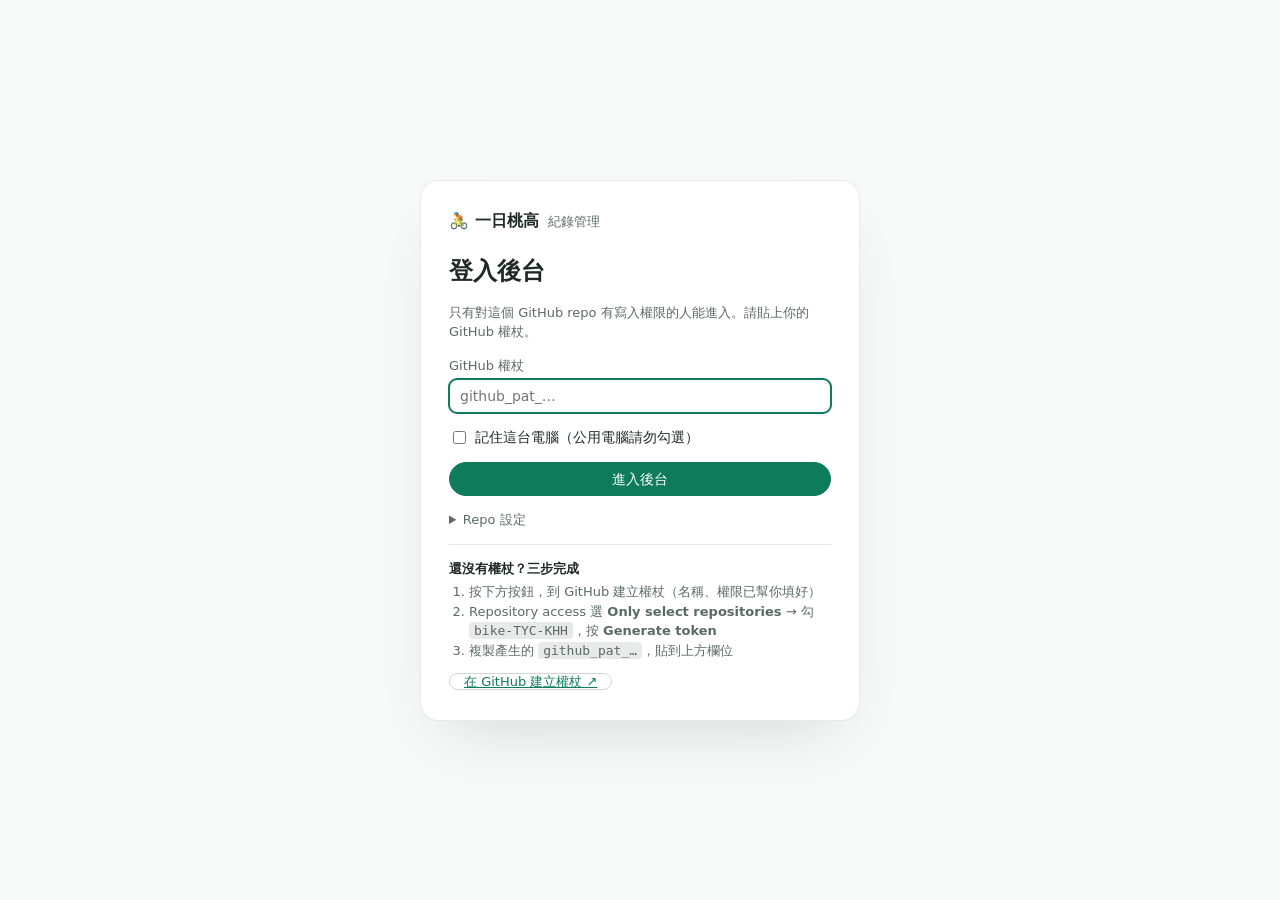
==== admin/index.html @ 377caaf4 "一日桃高：騎行紀錄網站 桃園 → 高雄一日騎行的紀錄、節奏比較、路線地圖與後台。 （重新建立的乾淨歷史；出發點座標與 200 m 內軌跡不公開）  Co-Authored-By: Claude Opu" ====
<!doctype html>
<html lang="zh-Hant-TW">
<head>
  <meta charset="utf-8">
  <meta name="viewport" content="width=device-width, initial-scale=1">
  <meta name="robots" content="noindex, nofollow">
  <title>紀錄管理 — 一日桃高</title>
  <link rel="icon" href="data:image/svg+xml,%3Csvg xmlns='http://www.w3.org/2000/svg' viewBox='0 0 64 64'%3E%3Crect width='64' height='64' rx='14' fill='%230B6E4F'/%3E%3Ctext x='32' y='44' font-size='34' text-anchor='middle'%3E%F0%9F%9A%B4%3C/text%3E%3C/svg%3E">
  <link rel="stylesheet" href="admin.css">
</head>
<body>
  <div class="login" data-login hidden>
    <form class="login__card" data-login-form>
      <a class="brand" href="../">🚴 一日桃高 <span>紀錄管理</span></a>
      <h1>登入後台</h1>
      <p class="hint">只有對這個 GitHub repo 有寫入權限的人能進入。請貼上你的 GitHub 權杖。</p>
      <label class="field"><span>GitHub 權杖</span><input class="input" name="token" type="password" autocomplete="current-password" placeholder="github_pat_…" required></label>
      <label class="check"><input type="checkbox" name="remember"> 記住這台電腦（公用電腦請勿勾選）</label>
      <p class="login__error" data-login-error role="alert" hidden></p>
      <button type="submit" class="btn btn--primary btn--block">進入後台</button>
      <details class="login__more"><summary>Repo 設定</summary>
        <div class="row3"><input class="input" name="owner" aria-label="帳號" required><input class="input" name="repo" aria-label="Repo" required><input class="input" name="branch" aria-label="分支" required></div>
      </details>
      <div class="login__new">
        <p class="login__new-title">還沒有權杖？三步完成</p>
        <ol>
          <li>按下方按鈕，到 GitHub 建立權杖（名稱、權限已幫你填好）</li>
          <li>Repository access 選 <b>Only select repositories</b> → 勾 <code data-repo-name>bike-TYC-KHH</code>，按 <b>Generate token</b></li>
          <li>複製產生的 <code>github_pat_…</code>，貼到上方欄位</li>
        </ol>
        <a class="btn btn--block" data-token-link href="https://github.com/settings/personal-access-tokens/new" target="_blank" rel="noopener">在 GitHub 建立權杖 ↗</a>
      </div>
    </form>
  </div>

  <div data-app hidden>
    <header class="top">
      <a class="brand" href="../" target="_blank" rel="noopener">🚴 一日桃高 <span>紀錄管理</span></a>
      <div class="tabs" role="tablist">
        <button type="button" role="tab" aria-selected="true" data-tab="rides">活動</button>
        <button type="button" role="tab" aria-selected="false" data-tab="places">地點與網站</button>
        <button type="button" role="tab" aria-selected="false" data-tab="help">使用說明</button>
      </div>
      <div class="top__actions">
        <span class="dirty" data-dirty hidden>有未發佈的變更</span>
        <button type="button" class="btn" data-preview>預覽</button>
        <button type="button" class="btn" data-download>下載 JSON</button>
        <button type="button" class="btn btn--primary" data-publish>發佈到 GitHub</button>
        <button type="button" class="btn" data-logout>登出</button>
      </div>
    </header>

    <main class="layout" data-panel="rides">
      <aside class="side">
        <button type="button" class="btn btn--primary btn--block" data-add>＋ 新增一次活動</button>
        <label class="btn btn--block gpx-btn">📂 從 GPX 匯入<input type="file" accept=".gpx,application/gpx+xml" data-gpx hidden></label>
        <p class="hint gpx-hint">Strava 活動頁 → ⋯ → 匯出 GPX，再選這個檔案。也可以直接把檔案拖進來。</p>
        <ul class="list" data-list></ul>
      </aside>
      <section class="editor" data-editor></section>
    </main>

    <main class="layout layout--single" data-panel="places" hidden>
      <section class="editor" data-places></section>
    </main>

    <main class="layout layout--single" data-panel="help" hidden>
      <section class="editor prose">
        <h2>新增一次活動</h2>
        <ol>
          <li><b>最快的方式</b>：在 Strava 活動頁按 ⋯ →「匯出 GPX」，回到後台按「從 GPX 匯入」選這個檔案（或直接拖進來）。會自動抓出日期、出發與抵達時間、每次停留的時間與里程，並猜是哪個休息點，確認後再微調即可。</li>
          <li>或按「＋ 新增一次活動」手動填。會自動帶入下一個場次編號、今天日期、上一次的參加者和停靠點（時間與里程留空）。</li>
          <li>依 Strava 紀錄逐站填<b>到達</b>、<b>出發</b>時間與<b>累計里程</b>。起點只填出發，終點只填到達。</li>
          <li>這次沒停的站按 ✕ 刪掉；多停的站按「＋ 插入」，或先到「地點與網站」新增地點。</li>
          <li>停留時間、區段距離、均速、總時間、休息時間都會自動計算，不用自己算。</li>
          <li>爆胎、摔車、會合、中離等狀況加在「突發狀況」，填發生時的里程。在休息點發生的，就填那一站的里程。</li>
          <li>右上角「預覽」先看效果，沒問題再按「發佈到 GitHub」，GitHub Pages 約 1 分鐘後更新。</li>
        </ol>
        <h2>地點</h2>
        <p>地點清單的順序就是路線順序（北到南），比較表的列依此排列。新地點請插在正確的位置。已被活動使用的地點不能刪除，店家關了請勾「已歇業」。</p>
        <h2>權杖</h2>
        <ol>
          <li>開啟 <a href="https://github.com/settings/personal-access-tokens/new" target="_blank" rel="noopener">GitHub → Fine-grained personal access token</a>。</li>
          <li>Repository access 選 <b>Only select repositories</b>，選 <code>bike-TYC-KHH</code>。</li>
          <li>Repository permissions → <b>Contents</b> 設成 <b>Read and write</b>。</li>
        </ol>
        <p>權杖只存在你的瀏覽器（沒勾「記住這台電腦」時關掉瀏覽器就清除），只會送到 api.github.com。</p>
        <h2>沒有權杖也可以</h2>
        <p>按「下載 JSON」，把檔案覆蓋到 repo 的 <code>data/rides.json</code> 再 commit。</p>
      </section>
    </main>
  </div>

  <dialog class="dialog" data-gpx-dialog>
    <form method="dialog" class="dialog__body" data-gpx-form></form>
  </dialog>

  <div class="toast" data-toast role="status" aria-live="polite" hidden></div>
  <script type="module" src="admin.js"></script>
</body>
</html>
---- admin/admin.css ----
:root {
  --bg: #F7F9F8; --panel: #FFFFFF; --ink: #1F2A26; --muted: #5C6A64; --line: rgba(31,42,38,.10); --line-strong: rgba(31,42,38,.20);
  --accent: #0E7C5A; --accent-soft: #E4F3EC; --warn: #C2410C; --warn-soft: #FFF0E6; --radius: 12px;
  --f: "PingFang TC", "Noto Sans TC", "Microsoft JhengHei", system-ui, sans-serif; --mono: ui-monospace, "SF Mono", Consolas, monospace;
  color-scheme: light;
}
* { box-sizing: border-box; }
small, sub, sup { font-size: 13px; }
body { margin: 0; background: var(--bg); color: var(--ink); font: 14px/1.5 var(--f); }
button, input, select, textarea { font: inherit; color: inherit; }
a { color: var(--accent); }
code { font-family: var(--mono); font-size: 13px; background: var(--line); padding: 1px 5px; border-radius: 4px; }
[hidden] { display: none !important; }
.hint, .muted { color: var(--muted); font-size: 13px; }
body.is-locked { overflow: hidden; }

.brand { color: var(--ink); text-decoration: none; font-weight: 700; font-size: 16px; white-space: nowrap; }
.brand span { font-weight: 400; color: var(--muted); font-size: 13px; margin-left: 4px; }
.btn { height: 34px; padding: 0 14px; border-radius: 999px; border: 1px solid var(--line-strong); background: var(--panel); cursor: pointer; white-space: nowrap; }
.btn:hover { border-color: var(--accent); }
.btn--primary { background: var(--accent); color: #fff; border-color: var(--accent); }
.btn--primary:hover { background: color-mix(in srgb, var(--accent) 85%, #000); border-color: transparent; }
.btn--danger { color: var(--warn); border-color: color-mix(in srgb, var(--warn) 40%, transparent); }
.btn--small { height: 28px; padding: 0 10px; font-size: 13px; }
.btn--block { width: 100%; }
.btn:disabled { opacity: .5; cursor: progress; }
.icon { width: 28px; height: 28px; border-radius: 8px; border: 1px solid var(--line); background: var(--panel); cursor: pointer; padding: 0; }
.icon:hover { border-color: var(--accent); }
.icon:disabled { opacity: .3; cursor: default; }
.input { width: 100%; height: 34px; padding: 0 10px; border-radius: 8px; border: 1px solid var(--line-strong); background: var(--panel); }
.input:focus { outline: 2px solid var(--accent); outline-offset: -1px; border-color: transparent; }
.input.is-bad { border-color: var(--warn); background: var(--warn-soft); }
.field { display: grid; gap: 4px; }
.field > span { font-size: 13px; color: var(--muted); }
.check { display: inline-flex; align-items: center; gap: 6px; font-size: 14px; cursor: pointer; }

.login { position: fixed; inset: 0; z-index: 100; display: grid; place-items: center; padding: 16px; background: var(--bg); overflow: auto; }
.login__card { width: min(440px, 100%); display: grid; gap: 14px; padding: 28px; border-radius: 18px; background: var(--panel); border: 1px solid var(--line); box-shadow: 0 30px 60px -30px rgba(31,42,38,.18); }
.login__card h1 { margin: 6px 0 0; font-size: 24px; }
.login__card .hint { margin: 0; }
.login__error { margin: 0; padding: 10px 12px; border-radius: 10px; background: var(--warn-soft); color: var(--warn); }
.login__more summary { cursor: pointer; color: var(--muted); font-size: 13px; }
.row3 { display: grid; grid-template-columns: 1fr 1fr 80px; gap: 6px; margin-top: 8px; }
.login__new { border-top: 1px solid var(--line); padding-top: 14px; font-size: 13px; }
.login__new-title { margin: 0 0 4px; font-weight: 700; }
.login__new ol { margin: 0 0 12px; padding-left: 20px; color: var(--muted); }

.top { position: sticky; top: 0; z-index: 10; display: flex; flex-wrap: wrap; align-items: center; gap: 10px 16px; padding: 10px 16px; background: color-mix(in srgb, var(--bg) 92%, transparent); backdrop-filter: blur(8px); border-bottom: 1px solid var(--line); }
.tabs { display: flex; gap: 4px; }
.tabs button { border: 0; background: none; padding: 6px 12px; border-radius: 999px; cursor: pointer; }
.tabs button:hover { background: var(--accent-soft); }
.tabs button[aria-selected="true"] { background: var(--accent-soft); color: var(--accent); font-weight: 700; }
.top__actions { margin-left: auto; display: flex; flex-wrap: wrap; align-items: center; gap: 6px; }
.dirty { color: var(--warn); font-size: 13px; }
.dirty::before { content: "● "; }

.layout { display: grid; grid-template-columns: 260px minmax(0, 1fr); align-items: start; }
.layout--single { grid-template-columns: minmax(0, 1fr); }
.side { position: sticky; top: 56px; padding: 16px; border-right: 1px solid var(--line); min-height: calc(100vh - 56px); }
.list { list-style: none; margin: 12px 0 0; padding: 0; display: grid; gap: 4px; }
.list button { width: 100%; text-align: left; border: 1px solid transparent; background: none; border-radius: 10px; padding: 8px 10px; cursor: pointer; display: grid; }
.list button:hover { background: var(--panel); }
.list button[aria-current="true"] { background: var(--accent-soft); border-color: color-mix(in srgb, var(--accent) 35%, transparent); }
.list b { font-size: 15px; }
.list small { color: var(--muted); font-family: var(--mono); }
.list .warn { color: var(--warn); }
.editor { padding: 20px; min-width: 0; max-width: 1200px; }
.editor h2 { font-size: 18px; margin: 28px 0 10px; }
.editor h2:first-child { margin-top: 0; }
.grid { display: grid; grid-template-columns: repeat(auto-fill, minmax(180px, 1fr)); gap: 12px; }
.grid .wide { grid-column: span 2; }
.box { background: var(--panel); border: 1px solid var(--line); border-radius: var(--radius); padding: 16px; }
.summary { display: flex; flex-wrap: wrap; gap: 8px 20px; margin: 12px 0 0; font-family: var(--mono); }
.summary b { font-size: 16px; }
.problems { margin: 12px 0 0; padding: 10px 12px 10px 30px; border-radius: 10px; background: var(--warn-soft); color: var(--warn); }
.ok { margin: 12px 0 0; color: var(--accent); }

.tbl-wrap { overflow-x: auto; background: var(--panel); border: 1px solid var(--line); border-radius: var(--radius); }
table.tbl { border-collapse: collapse; width: 100%; min-width: 900px; }
.tbl th { text-align: left; font-weight: 500; font-size: 13px; color: var(--muted); padding: 8px 6px; border-bottom: 1px solid var(--line); white-space: nowrap; }
.tbl td { padding: 6px; border-bottom: 1px solid var(--line); vertical-align: middle; }
.tbl tr:last-child td { border-bottom: 0; }
.tbl .n { width: 32px; color: var(--muted); font-family: var(--mono); text-align: right; }
.tbl .calc { font-family: var(--mono); font-size: 13px; color: var(--muted); white-space: nowrap; }
.tbl .calc .slow { color: var(--warn); }
.tbl .ops { white-space: nowrap; text-align: right; }
.tbl input[type="time"] { width: 130px; }
.tbl [data-s="place"] { min-width: 160px; }
.tbl [data-s="tag"] { width: 76px; }
.tbl input:disabled { opacity: .4; }
.tbl input[type="number"] { width: 90px; }
.tbl tr.seg td { padding: 0 6px 4px 44px; border-bottom: 1px solid var(--line); font-size: 13px; color: var(--muted); font-family: var(--mono); }
.add-row { margin-top: 8px; display: flex; gap: 8px; }
.danger-zone { margin-top: 32px; padding-top: 16px; border-top: 1px solid var(--line); }
.prose { max-width: 760px; line-height: 1.8; }

.toast { position: fixed; left: 50%; bottom: 24px; transform: translateX(-50%); z-index: 200; max-width: calc(100% - 32px); padding: 10px 16px; border-radius: 12px; background: var(--panel); color: var(--ink); border: 1px solid var(--line-strong); box-shadow: 0 10px 30px rgba(0,0,0,.2); }
.toast.is-error { background: var(--warn); color: #fff; }
.toast.is-ok { background: var(--accent); color: #fff; }

@media (max-width: 860px) {
  .layout { grid-template-columns: minmax(0, 1fr); }
  .side { position: static; min-height: 0; border-right: 0; border-bottom: 1px solid var(--line); }
  .list { grid-template-columns: repeat(auto-fill, minmax(120px, 1fr)); }
  .top__actions { margin-left: 0; }
  .editor { padding: 16px; }
  .grid .wide { grid-column: auto; }
}

.gpx-btn { display: inline-flex; align-items: center; justify-content: center; margin-top: 8px; }
.gpx-hint { margin: 6px 2px 0; }
body.is-dragging .side { outline: 2px dashed var(--accent); outline-offset: -6px; }
.dialog { border: 0; border-radius: 16px; padding: 0; width: min(920px, calc(100% - 24px)); max-height: calc(100vh - 32px); background: var(--panel); color: var(--ink); box-shadow: 0 30px 80px rgba(0,0,0,.25); }
.dialog::backdrop { background: rgba(20,30,26,.4); }
.dialog__body { padding: 20px; display: grid; gap: 14px; }
.dialog__body h2 { margin: 0; font-size: 20px; }
.dialog__actions { display: flex; flex-wrap: wrap; gap: 8px; justify-content: flex-end; }
.dialog .tbl { min-width: 680px; }
.dialog tr.is-skip td { opacity: .55; }
.dialog tr.is-skip td:last-child { opacity: 1; }
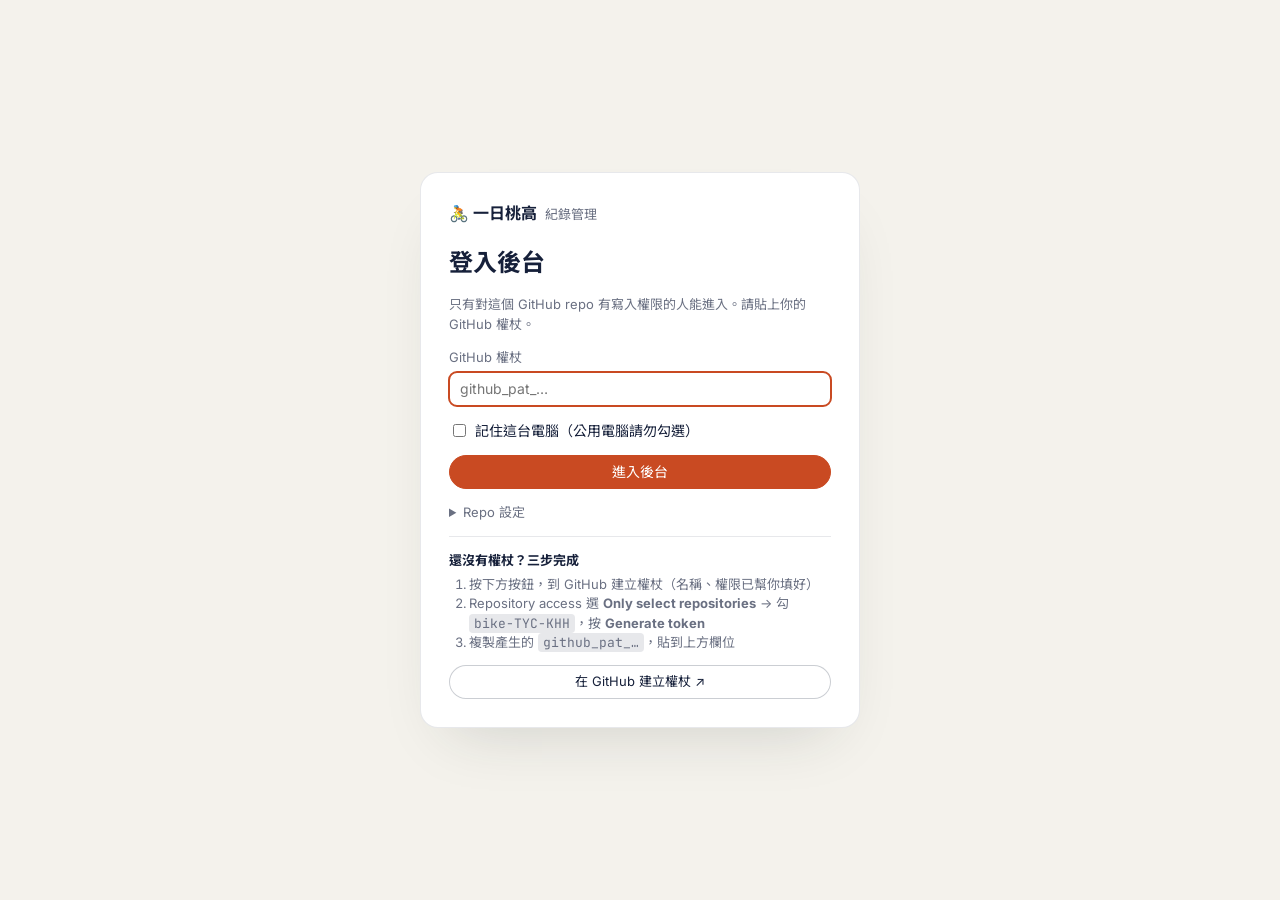
==== commit eb0b7b1f: "全站改版：日夜色帶視覺、編輯式排版、真實軌跡主視覺 - 首頁：大標題＋真實軌跡繪製動畫、數字跑動、「從天黑騎到天黑」24 小時色帶、   每一次改為編輯式列表（含當天 24 小時騎乘／休息縮圖） - " ====
--- a/admin/index.html
+++ b/admin/index.html
@@ -5,7 +5,8 @@
   <meta name="viewport" content="width=device-width, initial-scale=1">
   <meta name="robots" content="noindex, nofollow">
   <title>紀錄管理 — 一日桃高</title>
-  <link rel="icon" href="data:image/svg+xml,%3Csvg xmlns='http://www.w3.org/2000/svg' viewBox='0 0 64 64'%3E%3Crect width='64' height='64' rx='14' fill='%230B6E4F'/%3E%3Ctext x='32' y='44' font-size='34' text-anchor='middle'%3E%F0%9F%9A%B4%3C/text%3E%3C/svg%3E">
+  <link rel="icon" href="data:image/svg+xml,%3Csvg xmlns='http://www.w3.org/2000/svg' viewBox='0 0 64 64'%3E%3Crect width='64' height='64' rx='16' fill='%2316203A'/%3E%3Cpath d='M22 14c14 6 4 18 12 26s6 10 8 10' fill='none' stroke='%23F4B731' stroke-width='5' stroke-linecap='round'/%3E%3Ccircle cx='22' cy='14' r='5' fill='%23F4F2EC'/%3E%3Ccircle cx='42' cy='50' r='5' fill='%23EE6A3A'/%3E%3C/svg%3E">
+  <link rel="stylesheet" href="https://fonts.googleapis.com/css2?family=Inter:wght@400;500;600;700&family=JetBrains+Mono:wght@400;600&family=Noto+Sans+TC:wght@400;500;700&display=swap">
   <link rel="stylesheet" href="admin.css">
 </head>
 <body>
--- a/admin/admin.css
+++ b/admin/admin.css
@@ -1,7 +1,7 @@
 :root {
-  --bg: #F7F9F8; --panel: #FFFFFF; --ink: #1F2A26; --muted: #5C6A64; --line: rgba(31,42,38,.10); --line-strong: rgba(31,42,38,.20);
-  --accent: #0E7C5A; --accent-soft: #E4F3EC; --warn: #C2410C; --warn-soft: #FFF0E6; --radius: 12px;
-  --f: "PingFang TC", "Noto Sans TC", "Microsoft JhengHei", system-ui, sans-serif; --mono: ui-monospace, "SF Mono", Consolas, monospace;
+  --bg: #F4F2EC; --panel: #FFFFFF; --ink: #16203A; --muted: #6A7082; --line: rgba(22,32,58,.10); --line-strong: rgba(22,32,58,.22);
+  --accent: #C94A22; --accent-soft: #FBE7DD; --warn: #B8431D; --warn-soft: #FBE7DD; --radius: 12px;
+  --f: "Inter", "Noto Sans TC", "PingFang TC", "Microsoft JhengHei", system-ui, sans-serif; --mono: "JetBrains Mono", ui-monospace, "SF Mono", Consolas, monospace;
   color-scheme: light;
 }
 * { box-sizing: border-box; }
@@ -16,7 +16,7 @@
 
 .brand { color: var(--ink); text-decoration: none; font-weight: 700; font-size: 16px; white-space: nowrap; }
 .brand span { font-weight: 400; color: var(--muted); font-size: 13px; margin-left: 4px; }
-.btn { height: 34px; padding: 0 14px; border-radius: 999px; border: 1px solid var(--line-strong); background: var(--panel); cursor: pointer; white-space: nowrap; }
+.btn { display: inline-flex; align-items: center; justify-content: center; text-decoration: none; color: var(--ink); height: 34px; padding: 0 14px; border-radius: 999px; border: 1px solid var(--line-strong); background: var(--panel); cursor: pointer; white-space: nowrap; }
 .btn:hover { border-color: var(--accent); }
 .btn--primary { background: var(--accent); color: #fff; border-color: var(--accent); }
 .btn--primary:hover { background: color-mix(in srgb, var(--accent) 85%, #000); border-color: transparent; }
